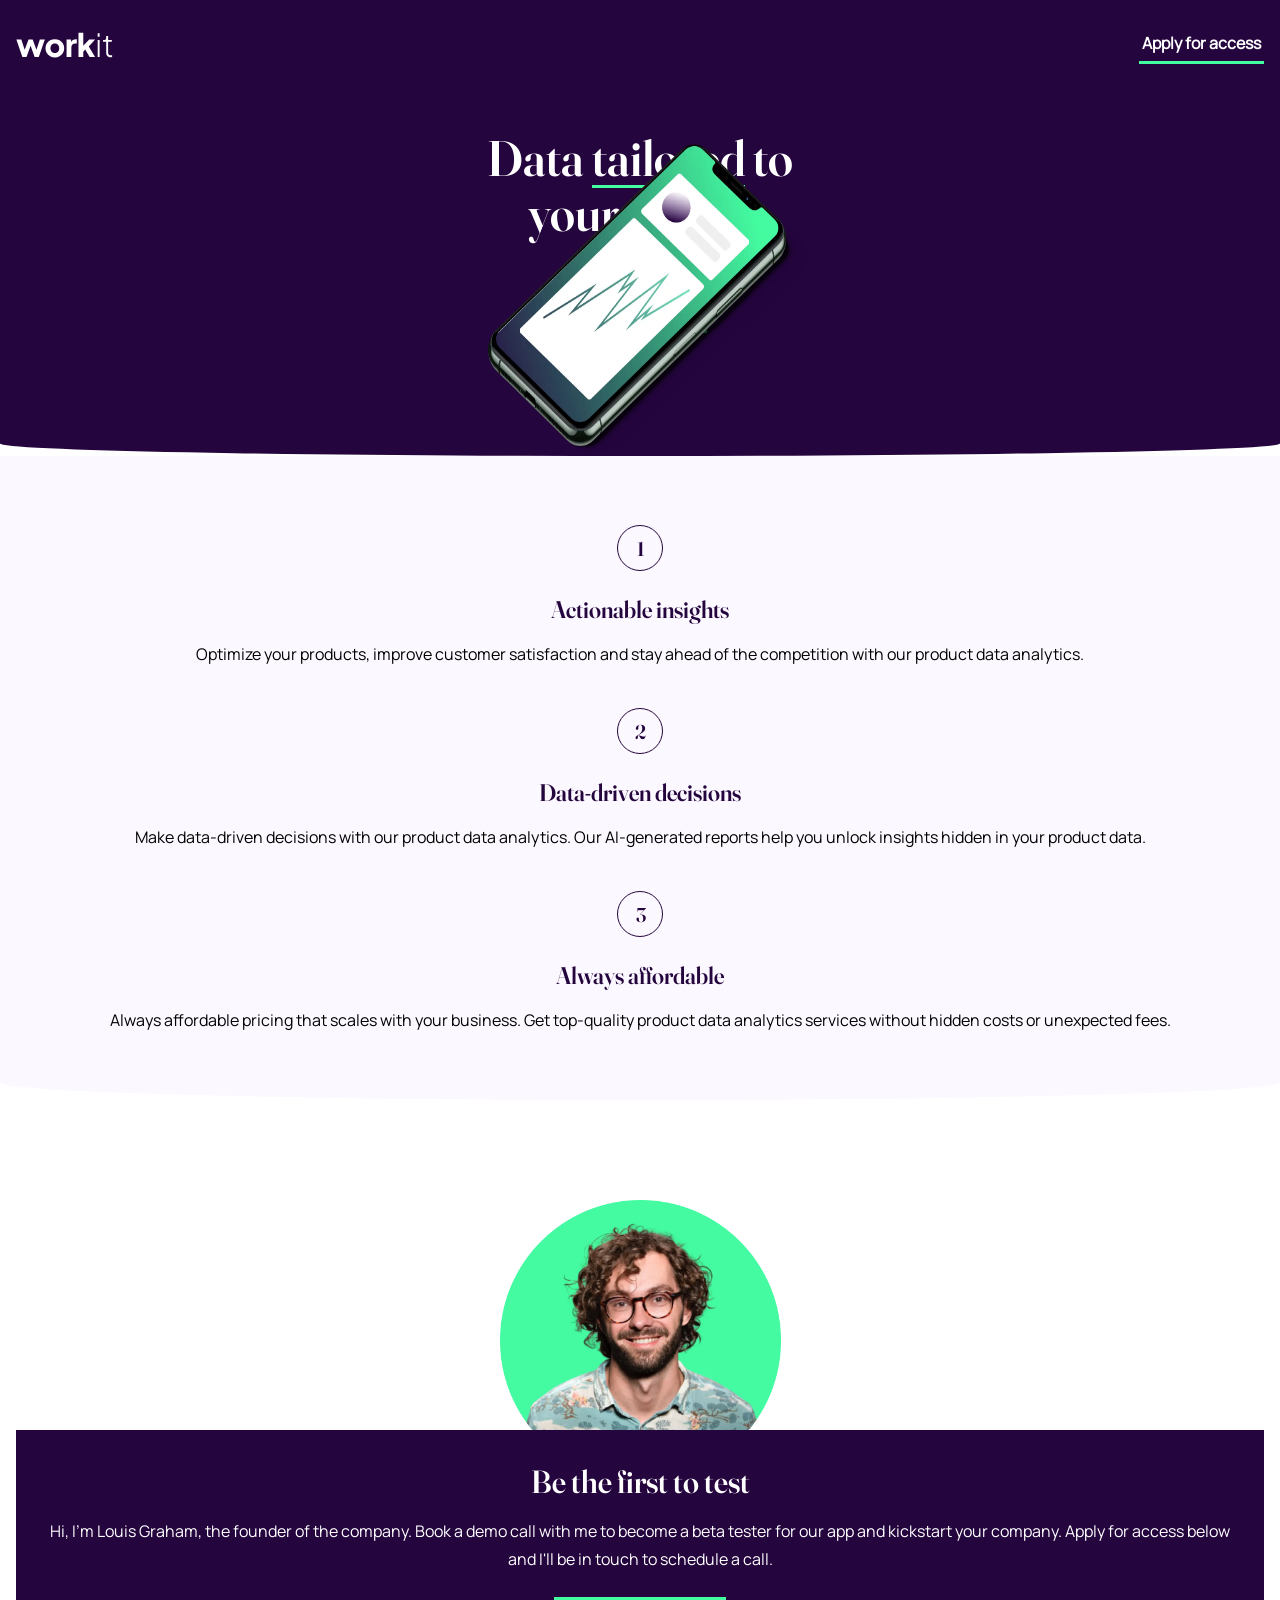
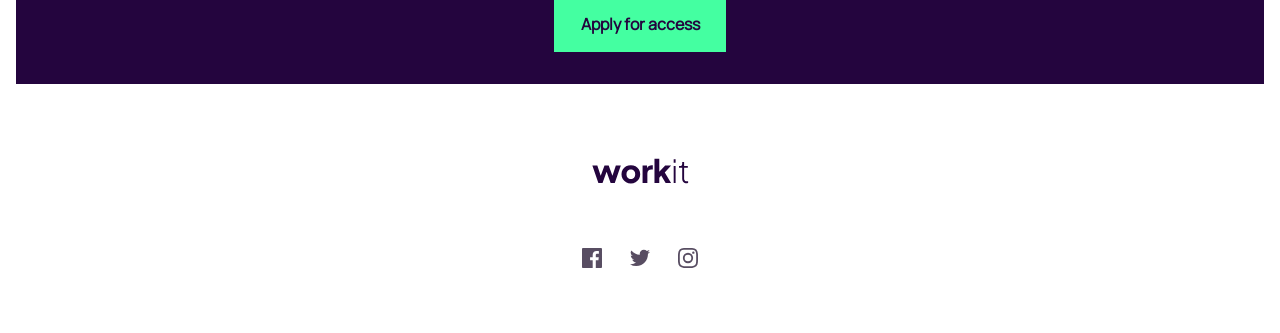
==== index.html @ 10ddd511 "." ====
<!DOCTYPE html>
<html lang="en">
<head>
  <meta charset="UTF-8">
  <meta name="viewport" content="width=device-width, initial-scale=1.0">
  <link rel="stylesheet" href="css/global.css">
  <link rel="stylesheet" href="css/utility.css">
  <link rel="stylesheet" href="css/style.css">
  <link rel="icon" type="image/png" sizes="32x32" href="./assets/images/favicon-32x32.png">
  <title>Frontend Mentor | Workit landing page</title>
</head>

<body>
  <header class="header">
    <nav class="header__nav">
      <div class="header__logo">
        <img src="assets/images/logo-light.svg">
      </div>
      <div class="btn-secondary">Apply for access</div>
    </nav>
    <div class="header__content">
      <h1 class="header__heading">Data <span>tailored</span> to <br>
        your needs.</h1>
      <div class="header__btn">Learn more</div>
    </div>
  </header>
  <div class="header-bottom"></div>
  <main class="main">
    <div class="main__image">
      <img class="main__image-hero" src="assets/images/image-hero.webp">
    </div>
    <div class="main__topics">
      <div class="main__item">
        <h2 class="main__item-number">1</h2>
        <h2 class="main__heading heading-s">Actionable insights</h2>
        <p class="main__item-text"> Optimize your products, improve customer satisfaction and stay ahead of the competition with our product data analytics.</p>
      </div>
      <div class="main__item">
        <h2 class="main__item-number">2</h2>
        <h2 class="main__heading">Data-driven decisions</h2>
        <p class="main__item-text">
          Make data-driven decisions with our product data analytics. Our AI-generated reports help
          you unlock insights hidden in your product data.
        </p>
      </div>
      <div class="main__item">
        <h2 class="main__item-number">3</h2>
        <h2 class="main__heading">Always affordable</h2>
        <p class="main__item-text last-item">Always affordable pricing that scales with your business. Get top-quality product data analytics services without hidden costs or unexpected fees.</p>
      </div>
    </div>
    
  </main>
  <div class="main-bottom"></div>
  

  <div class="cta-section">
      <div class="cta-section__image-container">
        <img class="cta-section__image" src="assets/images/image-founder.webp" alt="">
      </div>
    <div class="cta-section__content">
      <h1 class="cta-section__heading">Be the first to test</h1>
      <p class="cta-section__description">
        Hi, I'm Louis Graham, the founder of the company. Book a demo call with me to become a
        beta tester for our app and kickstart your company. Apply for access below and I'll be
        in touch to schedule a call.
      </p>
      <div class="cta-section__btn">Apply for access</div>
    </div>
  </div>
</body>
<footer>
  <div class="footer__logo">
    <img src="assets/images/logo-dark.svg">
  </div>
  <div class="footer__social-media">
    <img class="footer__social-logo" src="assets/images/icon-facebook.svg">
    <img class="footer__social-logo" src="assets/images/icon-twitter.svg">
    <img class="footer__social-logo" src="assets/images/icon-instagram.svg">
  </div>
</footer>

</html>
---- css/global.css ----
@charset "UTF-8"; 
@font-face {
  font-family: 'Fraunces';
  src: url(../assets/fonts/fraunces/static/Fraunces_144pt-SemiBold.ttf);
}

@font-face {
  font-family: 'Manrope';
  src: url(../assets/fonts/manrope/static/Manrope-Regular.ttf);
}

* {
  margin: 0;
  padding: 0;
  box-sizing: border-box;
}

:root {
  --dark-purple: #24053E;
  --davys-gray: #584D62;
  --eucaplyptus: #44FFA1;
  --ghost-white: #FCF8FF;
  --white: #ffffff;
}

body {
  
  height: 100vh;
  width: 100vw;
  font-family: 'Manrope', sans-serif;
}
---- css/utility.css ----
.header__heading {
  font-family: 'Fraunces';
  color: var(--white);
  text-align: center;
}

.cta-section__heading {
  font-family: 'Fraunces';
  color: var(--white);
  text-align: center;
}

.main__heading {
  font-family: 'Fraunces';
  color: var(--white);
  text-align: center;
}

.header__btn {
  display: flex;
  justify-content: center;
  align-items: center;
  background-color: var(--eucaplyptus);
  color: var(--dark-purple);
}

.cta-section__btn {
  display: flex;  
  justify-content: center;
  align-items: center;
  font-family: 'Manrope', sans-serif;
  background-color: var(--eucaplyptus);
  color: var(--dark-purple);
}

.cta-section__btn:hover {
  cursor: pointer;
  border: 2px solid var(--eucaplyptus);
  background-color: var(--dark-purple);
  color: var(--eucaplyptus);
  transition: all .2s;
}

.btn-secondary {
  font-family: 'Manrope', sans-serif;
  text-align: center;
  border-bottom: 3px solid var(--eucaplyptus);
  color: var(--white);
}

.btn-secondary:hover {
  cursor: pointer;
  color: var(--eucaplyptus);
  transition: all .3s;
  
}
---- css/style.css ----
header {
  display: flex;
  flex-direction: column;
  background-color: var(--dark-purple);
  height: 431px;
  width: 100%; 
  padding: 32px 16px 0 16px;
}

.header__nav {
  display: flex;
  justify-content: space-between;
}

.btn-secondary {
  font-size: 16px;
  width: 125px;
  height: 32px;
  font-weight: 600;
}

.header__content {
  display: flex;
  flex-direction: column;
  align-items: center;
}

.header__heading {
  margin-top: 69px;
  font-size: 50px;
  font-weight: 600;
  line-height: 50px;
}

.header__heading > span {
  display: inline-block;
  height: 55px;
  border-bottom: 3px solid var(--eucaplyptus);
}

.header__btn {
  margin-top: 40px;
  width: 133px;
  height: 55px;
  font-size: 16px;
  padding-bottom: 1px;
  font-weight: 700;
}

.header__btn:hover {
  background-color: var(--dark-purple);
  color: var(--eucaplyptus);
  border: 2px solid var(--eucaplyptus);
  cursor: pointer;
  transition: all .2s;
}

.header-bottom {
  height: 25px;
  width: 100%;
  background-color: var(--dark-purple);
  border-radius: 0 0 100% 100%;
}

.main {
  padding: 0 16px;
  background-color: var(--ghost-white);
}

.main__image {
  display: flex;
  justify-content: center;
}

.main__image-hero {
  margin-top: -25%;
  margin-left: 15px;
  width: 320px;
}

.main__topics {
  margin-top: 69px;
}

.main__item {
  display: flex;
  flex-direction: column;
  align-items: center;
}

.main__item-number {
  font-family: 'Fraunces', serif;
  text-align: center;
  height: 46px;
  width: 46px;
  padding: 9.5px 0 0 1px;
  border-radius: 50%;
  font-size: 20px;
  font-weight: 600;
  margin-bottom: 24px;
  border: 1px solid var(--dark-purple);
  color: var(--dark-purple);
}

.main__heading {
  margin-bottom: 16px;
  color: var(--dark-purple);
}

.main__item-text {
  font-family: 'Manrope', sans-serif;
  margin-bottom: 40px;
  font-weight: 400;
  font-size: 16px;
  line-height: 28px;
  text-align: center;
  color: var(--davys-grey);
}

.last-item {
  margin-bottom: 31px;
}

.main-bottom {
  height: 35px;
  width: 100vw;
  margin-bottom: 100px;
  border-radius: 0 0 100% 100%;
  background-color: var(--ghost-white);
}

.cta-section {
  display: flex;
  flex-direction: column;
  align-items: center;
  margin-bottom: 74px;
}

.cta-section__content {
  background-color: var(--dark-purple);
  display: flex;
  flex-direction: column;
  align-items: center;
  text-align: center;
  padding: 0 31px;
  margin: 0 16px;
}

.cta-section__heading {
  margin-top: 32px;
  font-weight: 600;
  font-size: 32px;
}

.cta-section__description {
  margin-top: 16px;
  font-weight: 400;
  font-size: 16px;
  line-height: 28px;
  font-family: 'Manrope', sans-serif;
  color: var(--white);
}
.cta-section__btn {
  width: 172px;
  height: 55px;
  font-size: 16px;
  font-weight: 700;
  margin-top: 24px;
  margin-bottom: 32px;
}
.cta-section__image {
  margin-bottom: -20%;
  width: 281px;
  height: 281px;
}

footer {
  display: flex;
  flex-direction: column;
  align-items: center;
}

.footer__logo {
  margin-bottom: 59px;
}

.footer__social-media {
  display: flex;
  flex-direction: row;
  gap: 28px;
  margin-bottom: 65px;
}

.footer__social-logo {
  height: 20px;
  width: 20px;
}
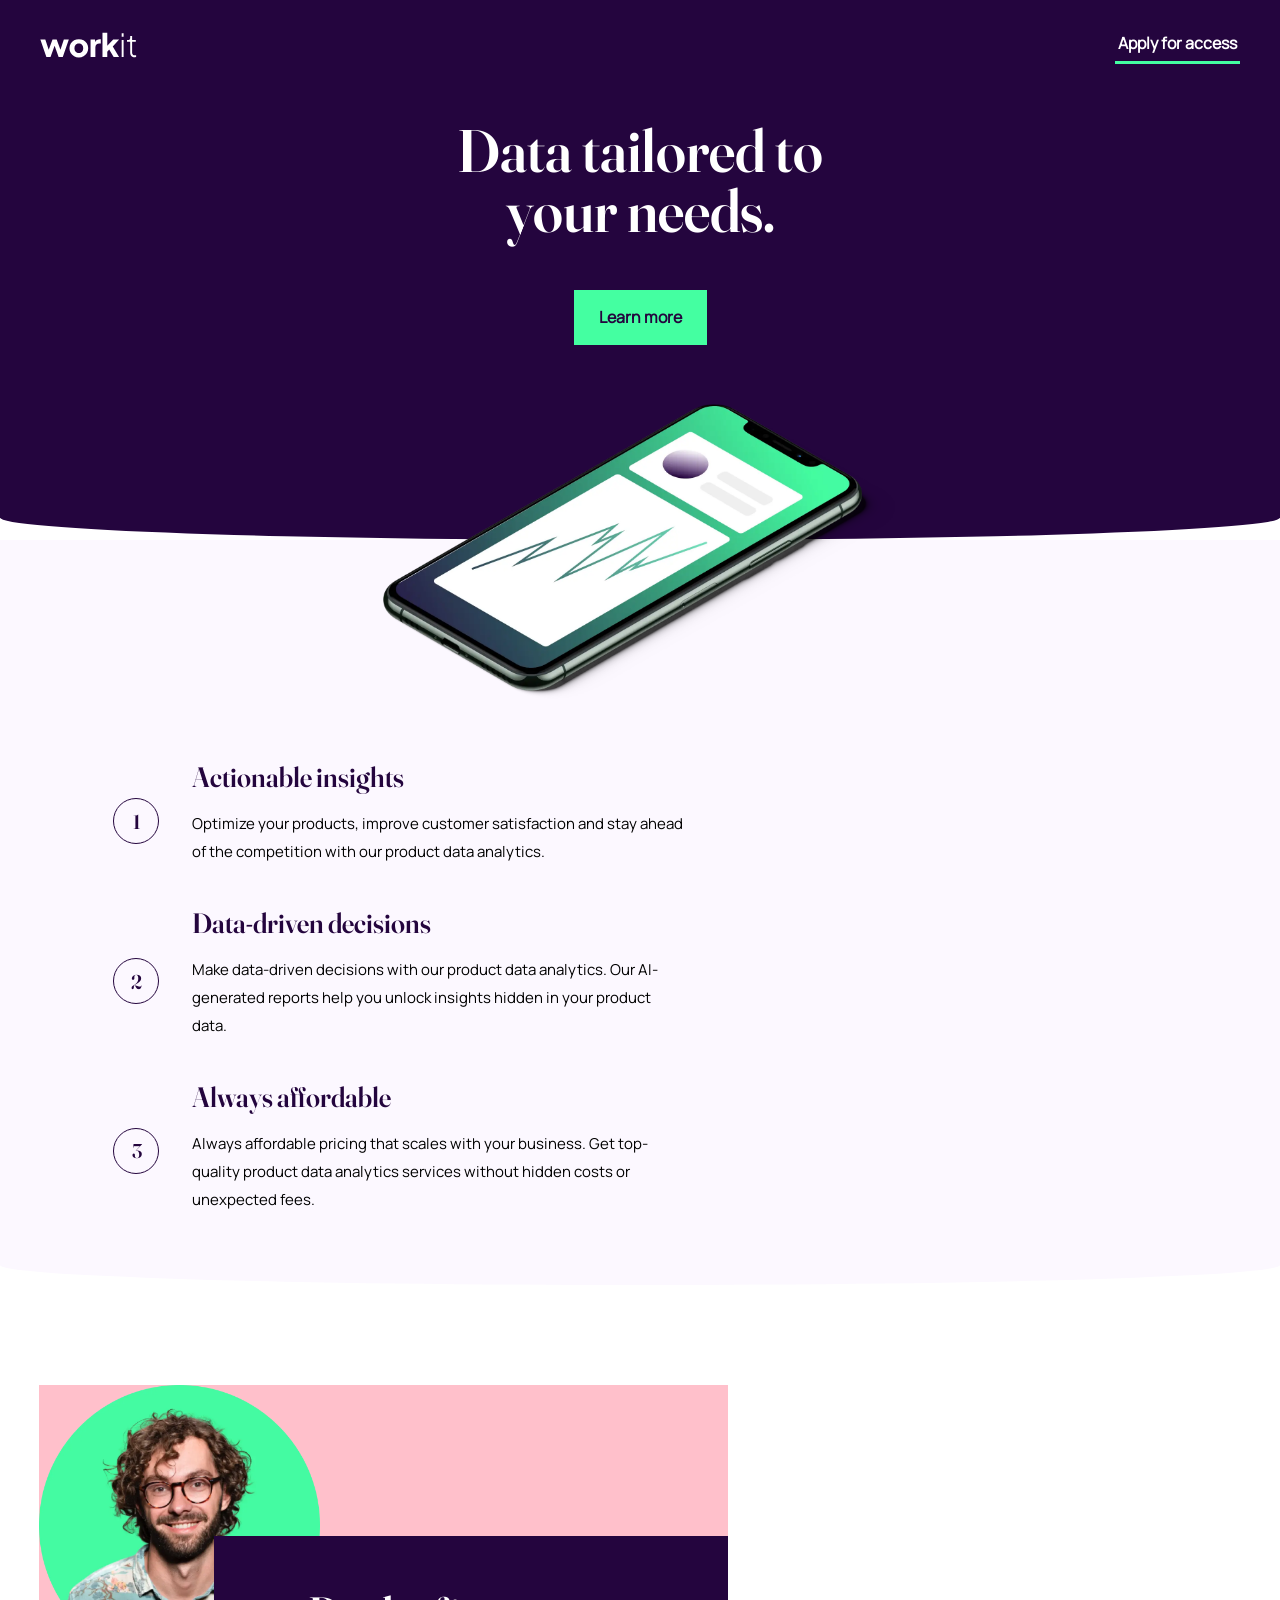
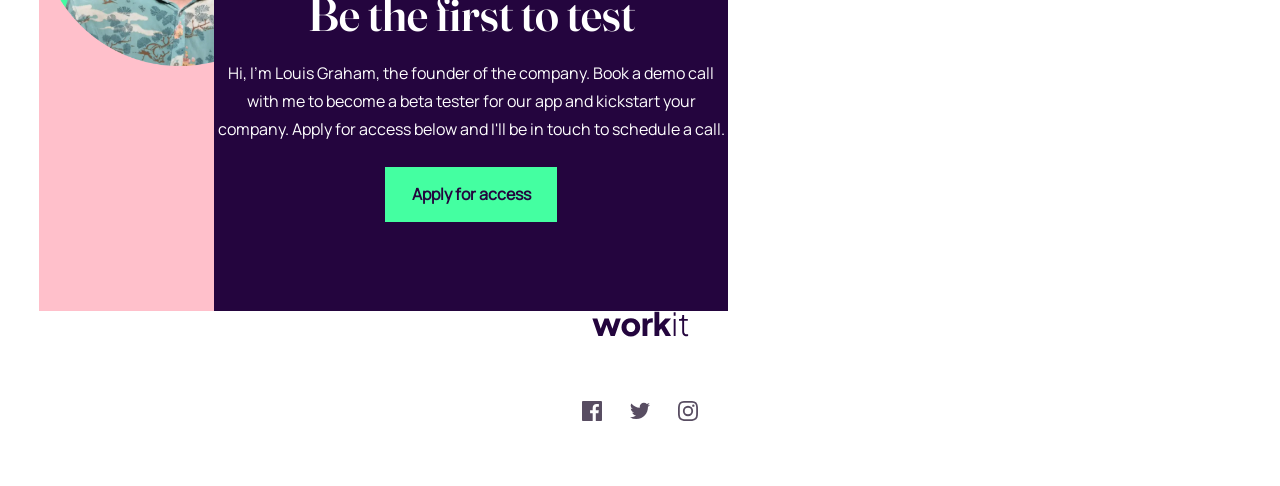
==== commit df4a63a9: "." ====
--- a/index.html
+++ b/index.html
@@ -1,11 +1,13 @@
 <!DOCTYPE html>
 <html lang="en">
-<head>
+
+<head> 
+
   <meta charset="UTF-8">
   <meta name="viewport" content="width=device-width, initial-scale=1.0">
   <link rel="stylesheet" href="css/global.css">
+  <link rel="stylesheet" href="css/style.css">
   <link rel="stylesheet" href="css/utility.css">
-  <link rel="stylesheet" href="css/style.css">
   <link rel="icon" type="image/png" sizes="32x32" href="./assets/images/favicon-32x32.png">
   <title>Frontend Mentor | Workit landing page</title>
 </head>
@@ -32,32 +34,37 @@
     <div class="main__topics">
       <div class="main__item">
         <h2 class="main__item-number">1</h2>
-        <h2 class="main__heading heading-s">Actionable insights</h2>
-        <p class="main__item-text"> Optimize your products, improve customer satisfaction and stay ahead of the competition with our product data analytics.</p>
+        <div class="main__content">
+          <h2 class="main__heading heading-s">Actionable insights</h2>
+          <p class="main__item-text"> Optimize your products, improve customer satisfaction and stay ahead of the
+            competition with our product data analytics.</p>
+        </div>
       </div>
       <div class="main__item">
         <h2 class="main__item-number">2</h2>
-        <h2 class="main__heading">Data-driven decisions</h2>
-        <p class="main__item-text">
-          Make data-driven decisions with our product data analytics. Our AI-generated reports help
-          you unlock insights hidden in your product data.
-        </p>
+        <div class="main__content">
+          <h2 class="main__heading">Data-driven decisions</h2>
+          <p class="main__item-text">
+            Make data-driven decisions with our product data analytics. Our AI-generated reports help
+            you unlock insights hidden in your product data.
+          </p>
+        </div>
       </div>
       <div class="main__item">
         <h2 class="main__item-number">3</h2>
-        <h2 class="main__heading">Always affordable</h2>
-        <p class="main__item-text last-item">Always affordable pricing that scales with your business. Get top-quality product data analytics services without hidden costs or unexpected fees.</p>
+        <div class="main__content">
+          <h2 class="main__heading">Always affordable</h2>
+          <p class="main__item-text last-item">Always affordable pricing that scales with your business. Get top-quality
+            product data analytics services without hidden costs or unexpected fees.</p>
+        </div>
       </div>
     </div>
-    
   </main>
   <div class="main-bottom"></div>
-  
-
   <div class="cta-section">
-      <div class="cta-section__image-container">
-        <img class="cta-section__image" src="assets/images/image-founder.webp" alt="">
-      </div>
+    <div class="cta-section__image-container">
+      <img class="cta-section__image" src="assets/images/image-founder.webp" alt="">
+    </div>
     <div class="cta-section__content">
       <h1 class="cta-section__heading">Be the first to test</h1>
       <p class="cta-section__description">
@@ -69,7 +76,7 @@
     </div>
   </div>
 </body>
-<footer>
+<footer class="footer">
   <div class="footer__logo">
     <img src="assets/images/logo-dark.svg">
   </div>
--- a/css/style.css
+++ b/css/style.css
@@ -1,4 +1,4 @@
-header {
+.header {
   display: flex;
   flex-direction: column;
   background-color: var(--dark-purple);
@@ -32,11 +32,11 @@
   line-height: 50px;
 }
 
-.header__heading > span {
+/* .header__heading > span {
   display: inline-block;
   height: 55px;
   border-bottom: 3px solid var(--eucaplyptus);
-}
+} */
 
 .header__btn {
   margin-top: 40px;
@@ -70,16 +70,14 @@
 .main__image {
   display: flex;
   justify-content: center;
+  position: relative;
+  min-height: 155px;
 }
 
 .main__image-hero {
-  margin-top: -25%;
-  margin-left: 15px;
+  position: absolute;
+  bottom: 60px;
   width: 320px;
-}
-
-.main__topics {
-  margin-top: 69px;
 }
 
 .main__item {
@@ -100,10 +98,13 @@
   margin-bottom: 24px;
   border: 1px solid var(--dark-purple);
   color: var(--dark-purple);
+  
 }
 
 .main__heading {
   margin-bottom: 16px;
+  font-size: 28px;
+  font-weight: 600;
   color: var(--dark-purple);
 }
 
@@ -122,7 +123,7 @@
 }
 
 .main-bottom {
-  height: 35px;
+  height: 40px;
   width: 100vw;
   margin-bottom: 100px;
   border-radius: 0 0 100% 100%;
@@ -174,7 +175,7 @@
   height: 281px;
 }
 
-footer {
+.footer {
   display: flex;
   flex-direction: column;
   align-items: center;
@@ -194,4 +195,5 @@
 .footer__social-logo {
   height: 20px;
   width: 20px;
+  cursor: pointer;
 }
--- a/css/utility.css
+++ b/css/utility.css
@@ -12,7 +12,7 @@
 
 .main__heading {
   font-family: 'Fraunces';
-  color: var(--white);
+  color: var(--dark-purple);
   text-align: center;
 }
 
@@ -22,6 +22,7 @@
   align-items: center;
   background-color: var(--eucaplyptus);
   color: var(--dark-purple);
+  user-select: none;
 }
 
 .cta-section__btn {
@@ -31,6 +32,7 @@
   font-family: 'Manrope', sans-serif;
   background-color: var(--eucaplyptus);
   color: var(--dark-purple);
+  user-select: none;
 }
 
 .cta-section__btn:hover {
@@ -46,6 +48,7 @@
   text-align: center;
   border-bottom: 3px solid var(--eucaplyptus);
   color: var(--white);
+  user-select: none;
 }
 
 .btn-secondary:hover {
@@ -55,7 +58,113 @@
   
 }
 
+@media screen and (min-width: 376px) {
+  .header {
+    height: 495px;
+    width: 100%; 
+    padding: 32px 40px 0 40px;
+  }
+
+  .header__heading {
+    margin-top: 56px;
+    max-width: 573px;
+    font-size: 60px;
+    line-height: 60px;
+  }
+
+  .header__btn {
+    margin-top: 50px;
+  }
+
+  .header-bottom {
+    height: 45px;
+    width: 100%;
+    background-color: var(--dark-purple);
+    border-radius: 0 0 100% 100%;
+  }
+
+  .main {
+    margin: 0;
+  }
+
+  .main__image {
+    min-height: 220px;
+  }
+
+  .main__image-hero {
+    width: 514px;
+  }
+  
+  .main__topics {
+    margin: 0 97px;
+  }
+
+  .main__item {
+    flex-direction: row;
+  }
+  .main__item-number {
+    position: absolute;
+  }
+
+  .main__content {
+    display: flex;
+    flex-direction: column;
+    max-width: 493px;
+    margin-left: 79px;
+  }
+
+  .main__heading {
+    text-align: start;
+  }
+
+  .main__item-text {
+    text-align: start;
+    max-width: 493px;
+    font-size: 15px;
+    font-weight: 500;
+  }
+
+  .cta-section {
+    background-color: pink;
+    margin: 0 39px;
+    height: 526px;
+    width: 689px;
+    flex-direction: row;
+    justify-content: space-between;
+    position: relative;
+    
+    
+    
+
+  } 
+  .cta__section-image-container {
+    
+  }
+  .cta-section__image {
+    position: absolute;
+    
+    top: 0;
+    width: 281px;
+    height: 281px;
+
+  }
+  .cta-section__content { 
+    position: inherit;
+    top: 75px;
+    left: 16px;
+    z-index: 2;
+    width: 514px;
+    height: 375px;
+    padding: 0;
+  }
+  .cta-section__heading {  
+    margin-top: 48px; 
+    font-size: 48px;
+  }
+ 
+}
 
 
 
 
+
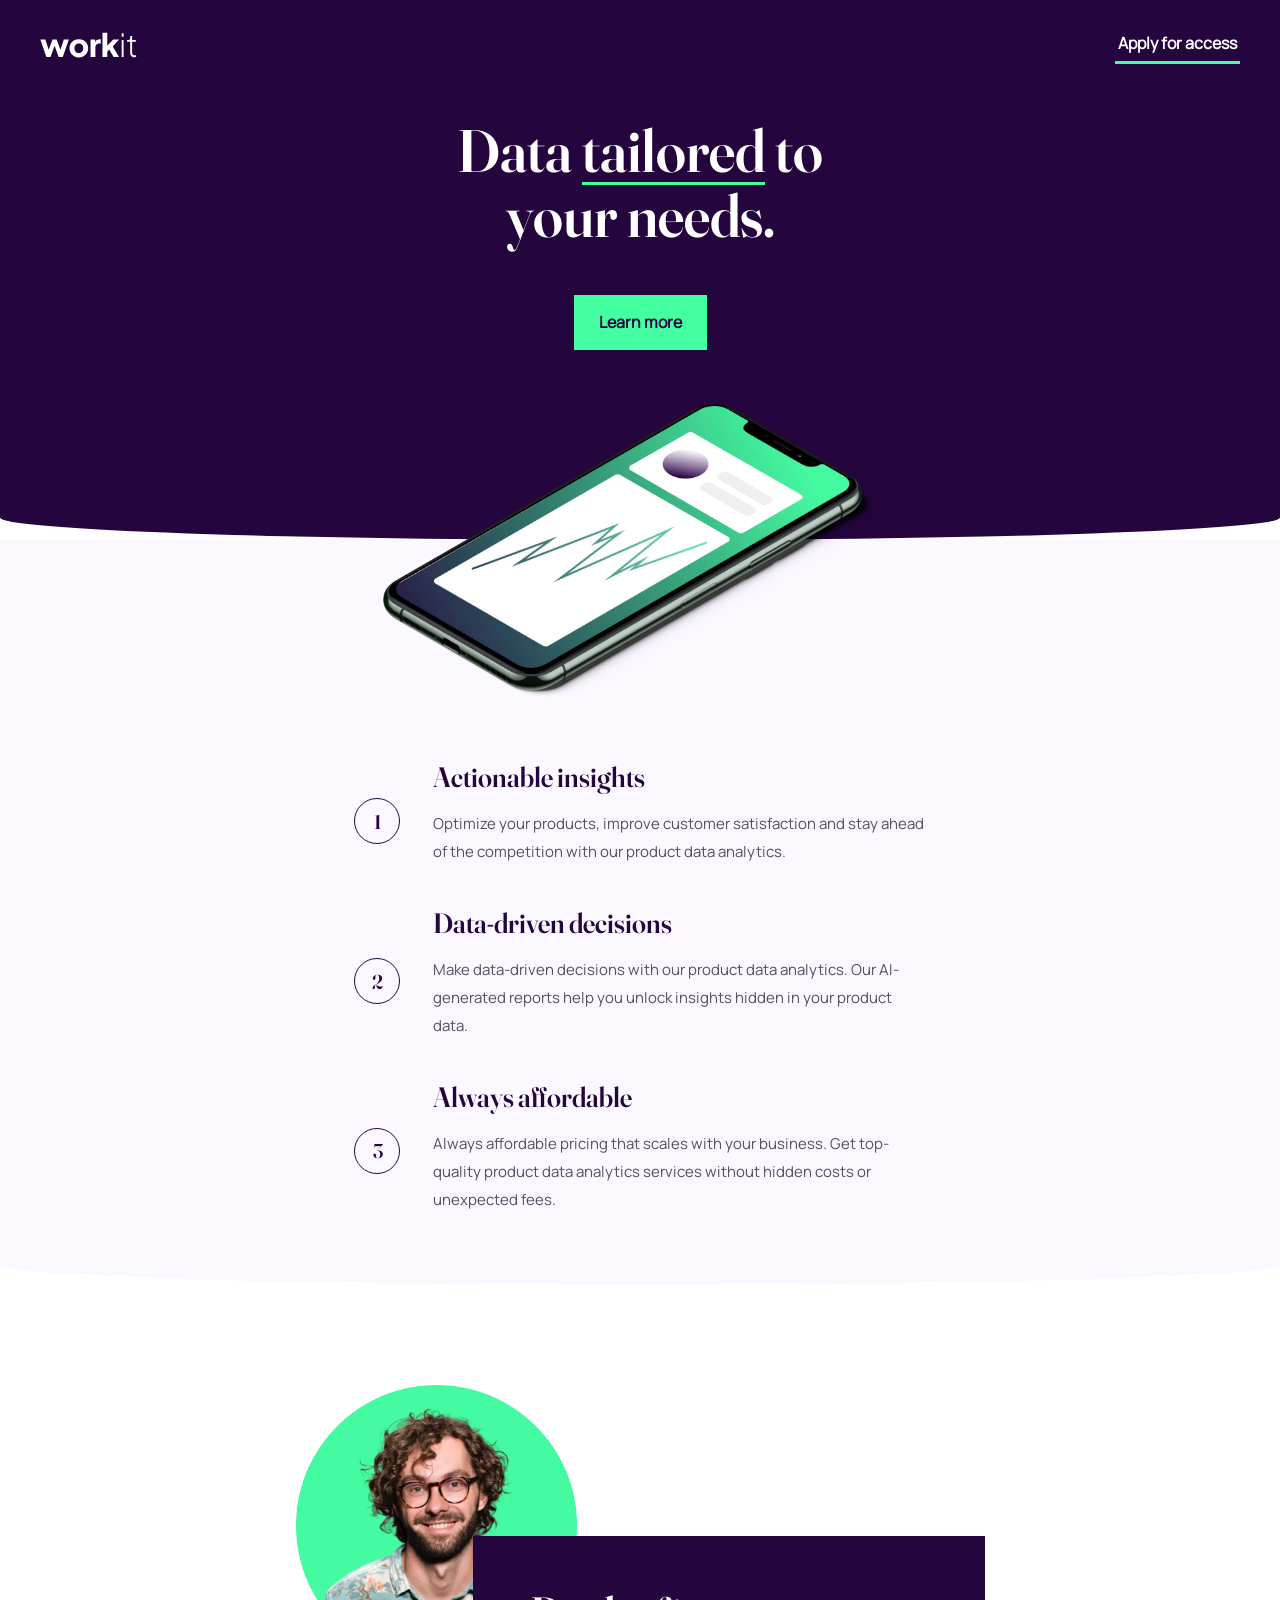
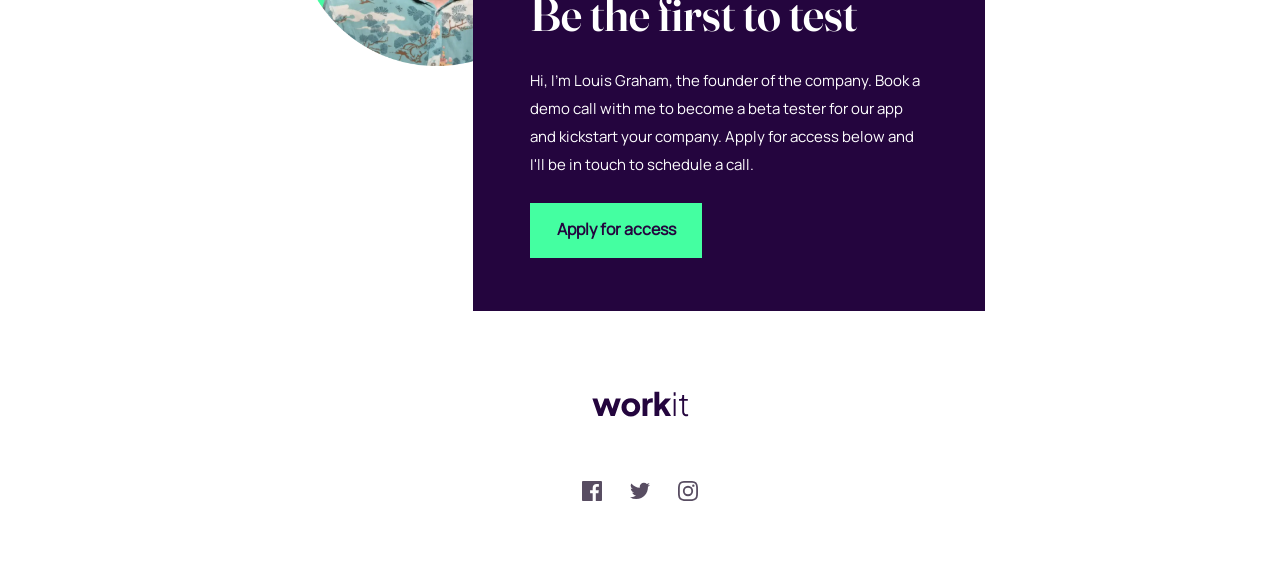
==== commit ed242c49: "." ====
--- a/index.html
+++ b/index.html
@@ -1,8 +1,7 @@
 <!DOCTYPE html>
 <html lang="en">
 
-<head> 
-
+<head>
   <meta charset="UTF-8">
   <meta name="viewport" content="width=device-width, initial-scale=1.0">
   <link rel="stylesheet" href="css/global.css">
@@ -35,7 +34,7 @@
       <div class="main__item">
         <h2 class="main__item-number">1</h2>
         <div class="main__content">
-          <h2 class="main__heading heading-s">Actionable insights</h2>
+          <h2 class="main__heading">Actionable insights</h2>
           <p class="main__item-text"> Optimize your products, improve customer satisfaction and stay ahead of the
             competition with our product data analytics.</p>
         </div>
@@ -61,18 +60,18 @@
     </div>
   </main>
   <div class="main-bottom"></div>
-  <div class="cta-section">
-    <div class="cta-section__image-container">
-      <img class="cta-section__image" src="assets/images/image-founder.webp" alt="">
-    </div>
-    <div class="cta-section__content">
-      <h1 class="cta-section__heading">Be the first to test</h1>
-      <p class="cta-section__description">
-        Hi, I'm Louis Graham, the founder of the company. Book a demo call with me to become a
-        beta tester for our app and kickstart your company. Apply for access below and I'll be
-        in touch to schedule a call.
-      </p>
-      <div class="cta-section__btn">Apply for access</div>
+  <div class="cta">
+    <div class="cta-section">
+      <img class="cta-section__image" src="assets/images/image-founder.webp">
+      <div class="cta-section__content">
+        <h1 class="cta-section__heading">Be the first to test</h1>
+        <p class="cta-section__description">
+          Hi, I'm Louis Graham, the founder of the company. Book a demo call with me to become a
+          beta tester for our app and kickstart your company. Apply for access below and I'll be
+          in touch to schedule a call.
+        </p>
+        <div class="cta-section__btn">Apply for access</div>
+      </div>
     </div>
   </div>
 </body>
--- a/css/global.css
+++ b/css/global.css
@@ -24,7 +24,7 @@
 }
 
 body {
-  
+  margin: auto;
   height: 100vh;
   width: 100vw;
   font-family: 'Manrope', sans-serif;
--- a/css/style.css
+++ b/css/style.css
@@ -32,11 +32,11 @@
   line-height: 50px;
 }
 
-/* .header__heading > span {
+.header__heading > span {
   display: inline-block;
   height: 55px;
   border-bottom: 3px solid var(--eucaplyptus);
-} */
+}
 
 .header__btn {
   margin-top: 40px;
@@ -98,7 +98,6 @@
   margin-bottom: 24px;
   border: 1px solid var(--dark-purple);
   color: var(--dark-purple);
-  
 }
 
 .main__heading {
@@ -115,7 +114,7 @@
   font-size: 16px;
   line-height: 28px;
   text-align: center;
-  color: var(--davys-grey);
+  color: #584D62;
 }
 
 .last-item {
@@ -143,6 +142,8 @@
   flex-direction: column;
   align-items: center;
   text-align: center;
+  min-width: 343px;
+  max-height: 375px;
   padding: 0 31px;
   margin: 0 16px;
 }
@@ -156,10 +157,11 @@
 .cta-section__description {
   margin-top: 16px;
   font-weight: 400;
-  font-size: 16px;
+  font-size: 15px;
   line-height: 28px;
   font-family: 'Manrope', sans-serif;
   color: var(--white);
+  
 }
 .cta-section__btn {
   width: 172px;
@@ -168,9 +170,10 @@
   font-weight: 700;
   margin-top: 24px;
   margin-bottom: 32px;
+  padding-bottom: 3px;
 }
 .cta-section__image {
-  margin-bottom: -20%;
+  margin-bottom: -15%;
   width: 281px;
   height: 281px;
 }
--- a/css/utility.css
+++ b/css/utility.css
@@ -26,7 +26,7 @@
 }
 
 .cta-section__btn {
-  display: flex;  
+  display: flex;
   justify-content: center;
   align-items: center;
   font-family: 'Manrope', sans-serif;
@@ -55,13 +55,14 @@
   cursor: pointer;
   color: var(--eucaplyptus);
   transition: all .3s;
-  
-}
-
-@media screen and (min-width: 376px) {
+
+}
+
+@media screen and (min-width: 769px) {
+
   .header {
     height: 495px;
-    width: 100%; 
+    width: 100%;
     padding: 32px 40px 0 40px;
   }
 
@@ -72,6 +73,10 @@
     line-height: 60px;
   }
 
+  .header__heading > span {
+    height: 65px;
+  }
+
   .header__btn {
     margin-top: 50px;
   }
@@ -84,7 +89,10 @@
   }
 
   .main {
-    margin: 0;
+    margin: 0 auto;
+    display: flex;
+    flex-direction: column;
+    align-items: center;
   }
 
   .main__image {
@@ -94,7 +102,7 @@
   .main__image-hero {
     width: 514px;
   }
-  
+
   .main__topics {
     margin: 0 97px;
   }
@@ -102,6 +110,7 @@
   .main__item {
     flex-direction: row;
   }
+
   .main__item-number {
     position: absolute;
   }
@@ -124,47 +133,163 @@
     font-weight: 500;
   }
 
+  .cta {
+    display: flex;
+    justify-content: center;
+  }
+
   .cta-section {
-    background-color: pink;
-    margin: 0 39px;
+    flex-direction: row;
+    align-items: flex-start;
+    margin: 0 40px;
     height: 526px;
     width: 689px;
+  }
+
+  .cta-section__content {
+    align-self: flex-end;
+    margin: 0;
+    max-width: 514px;
+    height: 375px;
+    padding: 48px 56px 0 57px;
+    align-items: start;
+  }
+
+  .cta-section__image {
+    margin: 0;
+    width: 281px;
+    height: 281px;
+    margin-right: -15%;
+  }
+
+  .cta-section__heading {
+    font-size: 48px;
+    margin: 0;
+  }
+
+  .cta-section__description {
+    margin-top: 24px;
+    text-align: start;
+    max-width: 402px;
+  }
+
+  .footer {
+    margin-top: 80px;
+  }
+}
+
+@media screen and (min-width: 1440px) {
+
+  .header {
+    height: 670px;
+    width: 100%;
+    padding: 56px 165px 0 165px;
+  }
+
+  .header__heading {
+    margin-top: 63px;
+    max-width: 636px;
+    font-size: 80px;
+    line-height: 80px;
+  }
+
+  .header__heading > span {
+    height: 85px;
+  }
+
+  .header__btn {
+    width: 161px;
+    height: 61px;
+    font-size: 18px;
+  }
+
+  .header-bottom {
+    height: 60px;
+    background-color: var(--dark-purple);
+    border-radius: 0 0 100% 100%;
+  }
+
+  .main {
+    height: 600px;
+  }
+
+  .main__image-hero {
+    position: absolute;
+
+    bottom: 40px;
+    width: 767px;
+  }
+
+  .main__topics {
+    display: flex;
     flex-direction: row;
     justify-content: space-between;
-    position: relative;
-    
-    
-    
-
-  } 
-  .cta__section-image-container {
-    
-  }
+    gap: 26px;
+    height: 308px;
+    width: 1114px;
+    margin: 0;
+  }
+
+  .main__item {
+    flex-direction: column;
+  }
+
+  .main__content {
+    margin: 0;
+  }
+
+  .main__heading {
+    margin-top: 40px;
+    font-size: 32px;
+    text-align: center;
+  }
+
+  .main__item-text {
+    text-align: center;
+    font-size: 18px;
+    line-height: 32px;
+  }
+
+  .main__item-number {
+    position: unset;
+    margin: 0;
+  }
+
+  .cta-section {
+    justify-content: center;
+    height: 647px;
+    width: 1112px;
+  }
+
   .cta-section__image {
-    position: absolute;
-    
-    top: 0;
-    width: 281px;
-    height: 281px;
-
-  }
-  .cta-section__content { 
-    position: inherit;
-    top: 75px;
-    left: 16px;
-    z-index: 2;
-    width: 514px;
-    height: 375px;
-    padding: 0;
-  }
-  .cta-section__heading {  
-    margin-top: 48px; 
-    font-size: 48px;
-  }
- 
-}
-
-
-
-
-
+    margin: 0;
+    width: 450px;
+    height: 450px;
+    margin-right: -9%;
+  }
+
+  .cta-section__content {
+    min-width: 730px;
+    min-height: 410px;
+    margin-bottom: 61px;
+    padding: 64px 64px 50px 64px;
+  }
+
+  .cta-section__heading {
+    font-size: 56px;
+  }
+
+  .cta-section__description {
+    text-align: start;
+    max-width: 602px;
+    font-size: 18px;
+    line-height: 32px;
+  }
+
+  .cta-section__btn {
+    min-width: 190px;
+    min-height: 61px;
+    font-size: 18px;
+  }
+
+}
